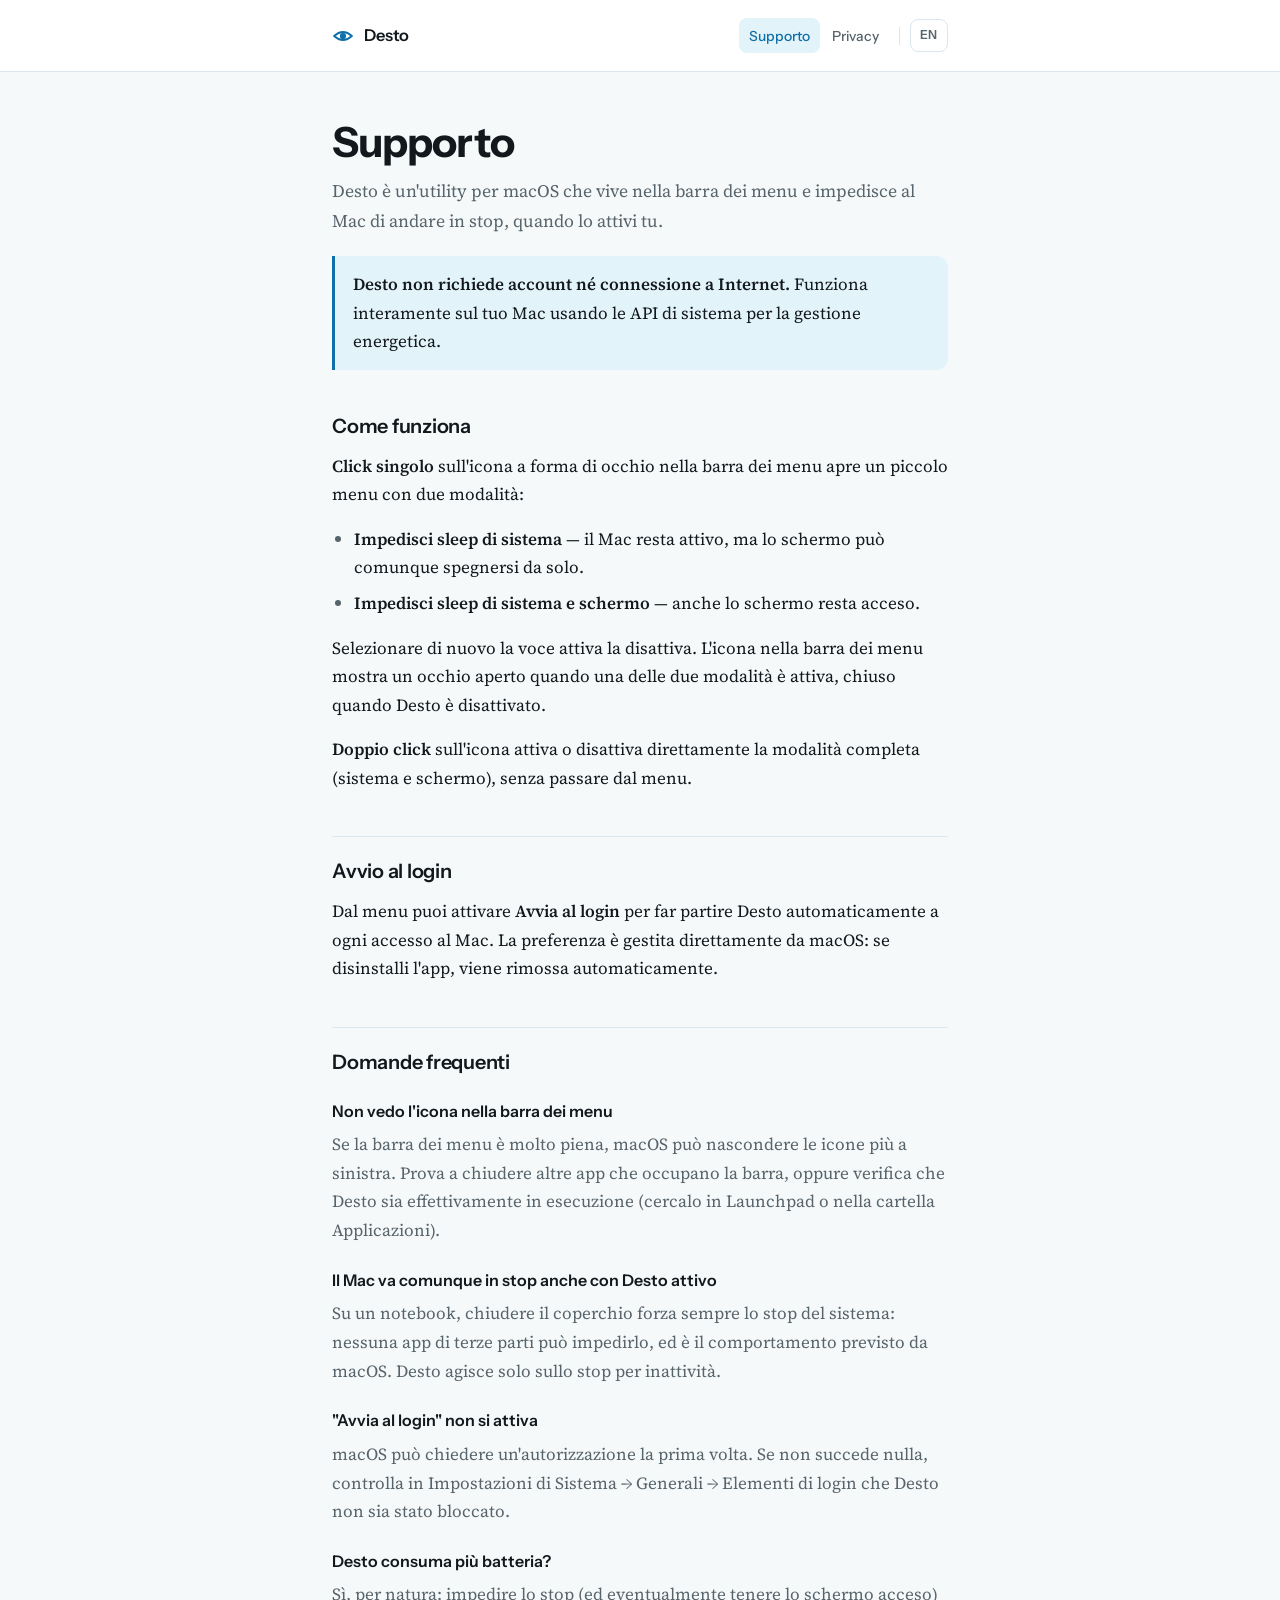
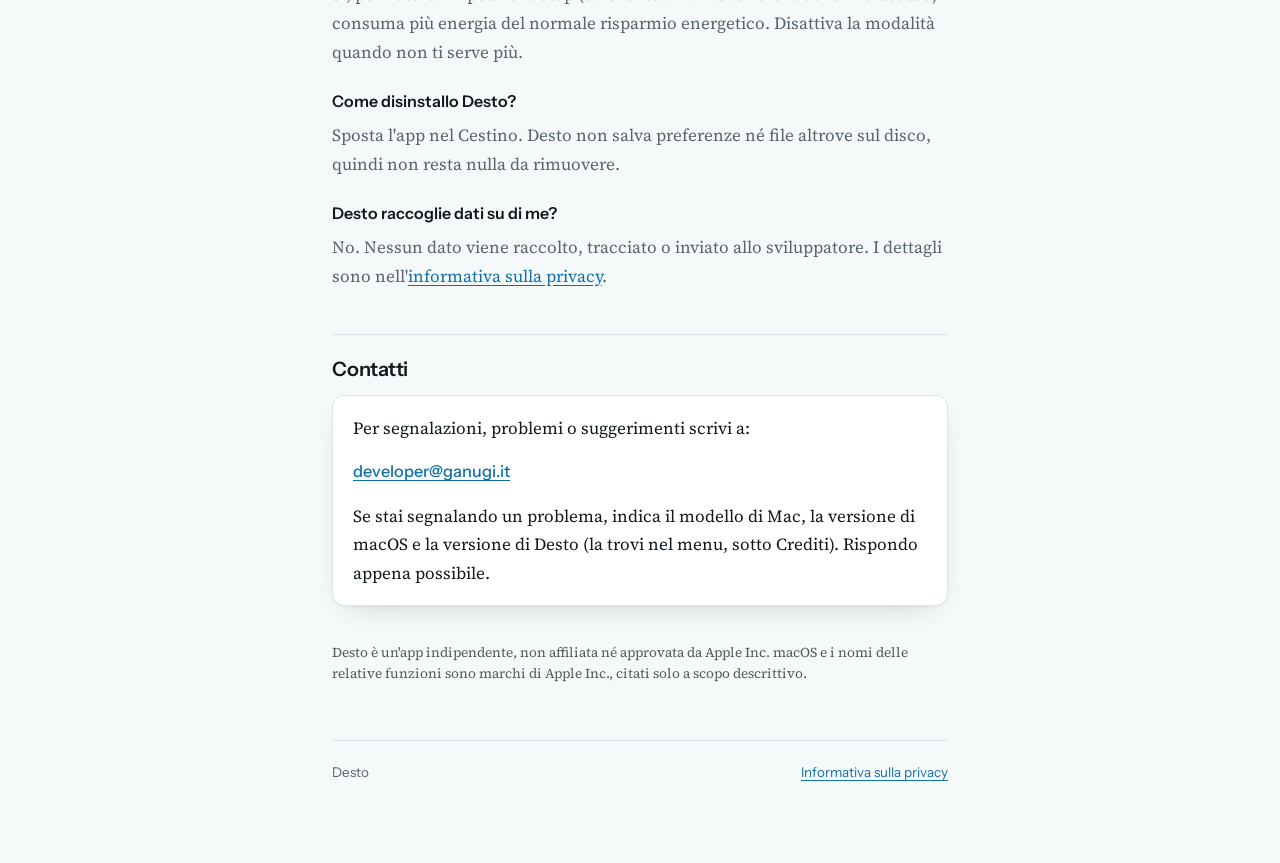
==== index.html @ 28b98d40 "Pagine di supporto e informativa sulla privacy di Desto" ====
<!doctype html>
<html lang="it">
<head>
<meta charset="utf-8">
<meta name="viewport" content="width=device-width, initial-scale=1">
<title>Supporto — Desto</title>
<meta name="description" content="Assistenza e domande frequenti su Desto, l'utility per macOS che impedisce lo sleep del Mac.">
<link rel="preconnect" href="https://fonts.googleapis.com">
<link rel="preconnect" href="https://fonts.gstatic.com" crossorigin>
<link rel="stylesheet" href="https://fonts.googleapis.com/css2?family=Instrument+Sans:wght@500;600;700&family=JetBrains+Mono:wght@400;500&family=Source+Serif+4:opsz,wght@8..60,400;8..60,600&display=swap">
<link rel="stylesheet" href="style.css">
<link rel="alternate" hreflang="it" href="https://icelyfire.github.io/desto-legal/">
<link rel="alternate" hreflang="en" href="https://icelyfire.github.io/desto-legal/en/">
<link rel="alternate" hreflang="x-default" href="https://icelyfire.github.io/desto-legal/">
</head>
<body>

<header class="site">
  <div class="site-inner">
    <a class="brand" href="index.html">
      <svg width="22" height="22" viewBox="0 0 22 22" aria-hidden="true">
        <g style="color: var(--accent)">
          <path d="M2,11 Q11,3 20,11 Q11,19 2,11 Z" fill="none" stroke="currentColor" stroke-width="1.8" stroke-linejoin="round"/>
          <circle cx="11" cy="11" r="3.1" fill="currentColor"/>
        </g>
      </svg>
      Desto
    </a>
    <nav class="site">
      <a href="index.html" aria-current="page">Supporto</a>
      <a href="privacy.html">Privacy</a>
      <span class="sep" aria-hidden="true"></span>
      <a class="lang" href="en/index.html" hreflang="en" lang="en" title="Read this page in English">EN</a>
    </nav>
  </div>
</header>

<main class="wrap">
  <h1>Supporto</h1>
  <p class="lede">Desto è un'utility per macOS che vive nella barra dei menu e impedisce al Mac di andare in stop, quando lo attivi tu.</p>

  <div class="note">
    <p><strong>Desto non richiede account né connessione a Internet.</strong> Funziona interamente sul tuo Mac usando le API di sistema per la gestione energetica.</p>
  </div>

  <h2>Come funziona</h2>
  <p><strong>Click singolo</strong> sull'icona a forma di occhio nella barra dei menu apre un piccolo menu con due modalità:</p>
  <ul>
    <li><strong>Impedisci sleep di sistema</strong> — il Mac resta attivo, ma lo schermo può comunque spegnersi da solo.</li>
    <li><strong>Impedisci sleep di sistema e schermo</strong> — anche lo schermo resta acceso.</li>
  </ul>
  <p>Selezionare di nuovo la voce attiva la disattiva. L'icona nella barra dei menu mostra un occhio aperto quando una delle due modalità è attiva, chiuso quando Desto è disattivato.</p>
  <p><strong>Doppio click</strong> sull'icona attiva o disattiva direttamente la modalità completa (sistema e schermo), senza passare dal menu.</p>

  <h2>Avvio al login</h2>
  <p>Dal menu puoi attivare <strong>Avvia al login</strong> per far partire Desto automaticamente a ogni accesso al Mac. La preferenza è gestita direttamente da macOS: se disinstalli l'app, viene rimossa automaticamente.</p>

  <h2>Domande frequenti</h2>

  <dl class="faq">
    <dt>Non vedo l'icona nella barra dei menu</dt>
    <dd>Se la barra dei menu è molto piena, macOS può nascondere le icone più a sinistra. Prova a chiudere altre app che occupano la barra, oppure verifica che Desto sia effettivamente in esecuzione (cercalo in Launchpad o nella cartella Applicazioni).</dd>

    <dt>Il Mac va comunque in stop anche con Desto attivo</dt>
    <dd>Su un notebook, chiudere il coperchio forza sempre lo stop del sistema: nessuna app di terze parti può impedirlo, ed è il comportamento previsto da macOS. Desto agisce solo sullo stop per inattività.</dd>

    <dt>"Avvia al login" non si attiva</dt>
    <dd>macOS può chiedere un'autorizzazione la prima volta. Se non succede nulla, controlla in Impostazioni di Sistema → Generali → Elementi di login che Desto non sia stato bloccato.</dd>

    <dt>Desto consuma più batteria?</dt>
    <dd>Sì, per natura: impedire lo stop (ed eventualmente tenere lo schermo acceso) consuma più energia del normale risparmio energetico. Disattiva la modalità quando non ti serve più.</dd>

    <dt>Come disinstallo Desto?</dt>
    <dd>Sposta l'app nel Cestino. Desto non salva preferenze né file altrove sul disco, quindi non resta nulla da rimuovere.</dd>

    <dt>Desto raccoglie dati su di me?</dt>
    <dd>No. Nessun dato viene raccolto, tracciato o inviato allo sviluppatore. I dettagli sono nell'<a href="privacy.html">informativa sulla privacy</a>.</dd>
  </dl>

  <h2>Contatti</h2>
  <div class="card">
    <p>Per segnalazioni, problemi o suggerimenti scrivi a:</p>
    <p class="contact"><a href="mailto:developer@ganugi.it">developer@ganugi.it</a></p>
    <p>Se stai segnalando un problema, indica il modello di Mac, la versione di macOS e la versione di Desto (la trovi nel menu, sotto Crediti). Rispondo appena possibile.</p>
  </div>

  <p class="disclaimer">Desto è un'app indipendente, non affiliata né approvata da Apple Inc. macOS e i nomi delle relative funzioni sono marchi di Apple Inc., citati solo a scopo descrittivo.</p>

  <footer class="site">
    <span>Desto</span>
    <span><a href="privacy.html">Informativa sulla privacy</a></span>
  </footer>
</main>

</body>
</html>
---- style.css ----
/* Desto — pagine legali e di supporto */

:root {
  --ground: #f6f9fa;
  --surface: #ffffff;
  --surface-2: #eaf3f8;
  --ink: #12181c;
  --ink-soft: #57646b;
  --line: #dbe7ec;
  --accent: #0f6fa8;
  --accent-soft: #e3f3fa;
  --radius: 12px;
  --shadow: 0 1px 2px rgba(18, 24, 28, .05), 0 10px 30px -18px rgba(18, 24, 28, .3);
}

@media (prefers-color-scheme: dark) {
  :root {
    --ground: #10161b;
    --surface: #172026;
    --surface-2: #1e2a31;
    --ink: #e8f1f5;
    --ink-soft: #93a6ae;
    --line: #263239;
    --accent: #6fd3f5;
    --accent-soft: #1c333c;
    --shadow: 0 1px 2px rgba(0, 0, 0, .4), 0 12px 32px -20px rgba(0, 0, 0, .8);
  }
}

* { box-sizing: border-box; }

html {
  -webkit-text-size-adjust: 100%;
  scroll-behavior: smooth;
}

body {
  margin: 0;
  background: var(--ground);
  color: var(--ink);
  font-family: "Source Serif 4", Georgia, "Times New Roman", serif;
  font-size: 17px;
  line-height: 1.68;
  -webkit-font-smoothing: antialiased;
}

.wrap {
  max-width: 680px;
  margin: 0 auto;
  padding: 0 clamp(18px, 5vw, 32px) 80px;
}

/* ---- intestazione ---- */

header.site {
  border-bottom: 1px solid var(--line);
  background: var(--surface);
  margin-bottom: clamp(28px, 6vw, 48px);
}

.site-inner {
  max-width: 680px;
  margin: 0 auto;
  padding: 18px clamp(18px, 5vw, 32px);
  display: flex;
  align-items: center;
  justify-content: space-between;
  gap: 16px;
  flex-wrap: wrap;
}

.brand {
  display: flex;
  align-items: center;
  gap: 10px;
  font-family: "Instrument Sans", system-ui, -apple-system, sans-serif;
  font-weight: 600;
  font-size: 1.02rem;
  letter-spacing: -.01em;
  color: var(--ink);
  text-decoration: none;
}

.brand svg { display: block; flex: none; }

nav.site {
  display: flex;
  align-items: center;
  gap: 2px;
}

nav.site a {
  font-family: "Instrument Sans", system-ui, sans-serif;
  font-size: .87rem;
  font-weight: 500;
  color: var(--ink-soft);
  text-decoration: none;
  padding: 6px 10px;
  border-radius: 8px;
}

nav.site a:hover { background: var(--surface-2); color: var(--ink); }
nav.site a[aria-current="page"] { color: var(--accent); background: var(--accent-soft); }
nav.site a:focus-visible,
.brand:focus-visible { outline: 2px solid var(--accent); outline-offset: 2px; }

nav.site .sep {
  width: 1px;
  height: 18px;
  background: var(--line);
  margin: 0 8px;
  flex: none;
}

nav.site a.lang {
  font-size: .78rem;
  font-weight: 600;
  letter-spacing: .06em;
  padding: 5px 9px;
  border: 1px solid var(--line);
}

nav.site a.lang:hover { border-color: var(--accent); color: var(--accent); background: transparent; }

/* ---- tipografia ---- */

h1 {
  font-family: "Instrument Sans", system-ui, sans-serif;
  font-weight: 700;
  font-size: clamp(1.9rem, 5.5vw, 2.6rem);
  line-height: 1.08;
  letter-spacing: -.022em;
  text-wrap: balance;
  margin: 0 0 12px;
}

h2 {
  font-family: "Instrument Sans", system-ui, sans-serif;
  font-weight: 600;
  font-size: 1.24rem;
  letter-spacing: -.012em;
  line-height: 1.3;
  margin: 44px 0 12px;
  padding-top: 22px;
  border-top: 1px solid var(--line);
}

h2:first-of-type { border-top: 0; padding-top: 0; }

h3 {
  font-family: "Instrument Sans", system-ui, sans-serif;
  font-weight: 600;
  font-size: 1rem;
  margin: 26px 0 8px;
}

p { margin: 0 0 16px; }

.lede {
  font-size: 1.1rem;
  color: var(--ink-soft);
  margin-bottom: 20px;
}

.updated {
  font-family: "Instrument Sans", system-ui, sans-serif;
  font-size: .82rem;
  color: var(--ink-soft);
  letter-spacing: .02em;
  margin-bottom: 36px;
}

a { color: var(--accent); text-underline-offset: 3px; }
a:focus-visible { outline: 2px solid var(--accent); outline-offset: 2px; border-radius: 3px; }

strong { font-weight: 600; }

ul, ol { margin: 0 0 16px; padding-left: 22px; }
li { margin-bottom: 7px; }
li::marker { color: var(--ink-soft); }

code {
  font-family: "JetBrains Mono", ui-monospace, SFMono-Regular, Menlo, monospace;
  font-size: .83em;
  background: var(--surface-2);
  border: 1px solid var(--line);
  border-radius: 5px;
  padding: .08em .38em;
  word-break: break-word;
}

/* ---- blocchi ---- */

.card {
  background: var(--surface);
  border: 1px solid var(--line);
  border-radius: var(--radius);
  padding: 18px 20px;
  box-shadow: var(--shadow);
  margin-bottom: 16px;
}

.card p:last-child, .card ul:last-child { margin-bottom: 0; }

.card h3 { margin-top: 0; }

.note {
  border-left: 3px solid var(--accent);
  background: var(--accent-soft);
  border-radius: 0 var(--radius) var(--radius) 0;
  padding: 14px 18px;
  margin-bottom: 20px;
}

.note p:last-child { margin-bottom: 0; }

/* elenco "non facciamo" */
ul.negatives { list-style: none; padding-left: 0; }
ul.negatives li {
  position: relative;
  padding-left: 26px;
  margin-bottom: 9px;
}
ul.negatives li::before {
  content: "";
  position: absolute;
  left: 3px;
  top: .58em;
  width: 11px;
  height: 2px;
  background: var(--accent);
  border-radius: 2px;
}

dl.faq { margin: 0; }
dl.faq dt {
  font-family: "Instrument Sans", system-ui, sans-serif;
  font-weight: 600;
  font-size: 1rem;
  margin-top: 22px;
}
dl.faq dd { margin: 6px 0 0; color: var(--ink-soft); }
dl.faq dd:first-of-type { margin-top: 6px; }

.contact {
  font-family: "Instrument Sans", system-ui, sans-serif;
  font-size: 1.02rem;
  font-weight: 500;
}

footer.site {
  margin-top: 56px;
  padding-top: 20px;
  border-top: 1px solid var(--line);
  font-family: "Instrument Sans", system-ui, sans-serif;
  font-size: .84rem;
  color: var(--ink-soft);
  display: flex;
  justify-content: space-between;
  gap: 12px;
  flex-wrap: wrap;
}

@media (prefers-reduced-motion: reduce) {
  html { scroll-behavior: auto; }
  * { transition: none !important; animation: none !important; }
}

p.disclaimer {
  margin: 2.2rem 0 0;
  font-size: 0.85rem;
  line-height: 1.55;
  opacity: 0.7;
}
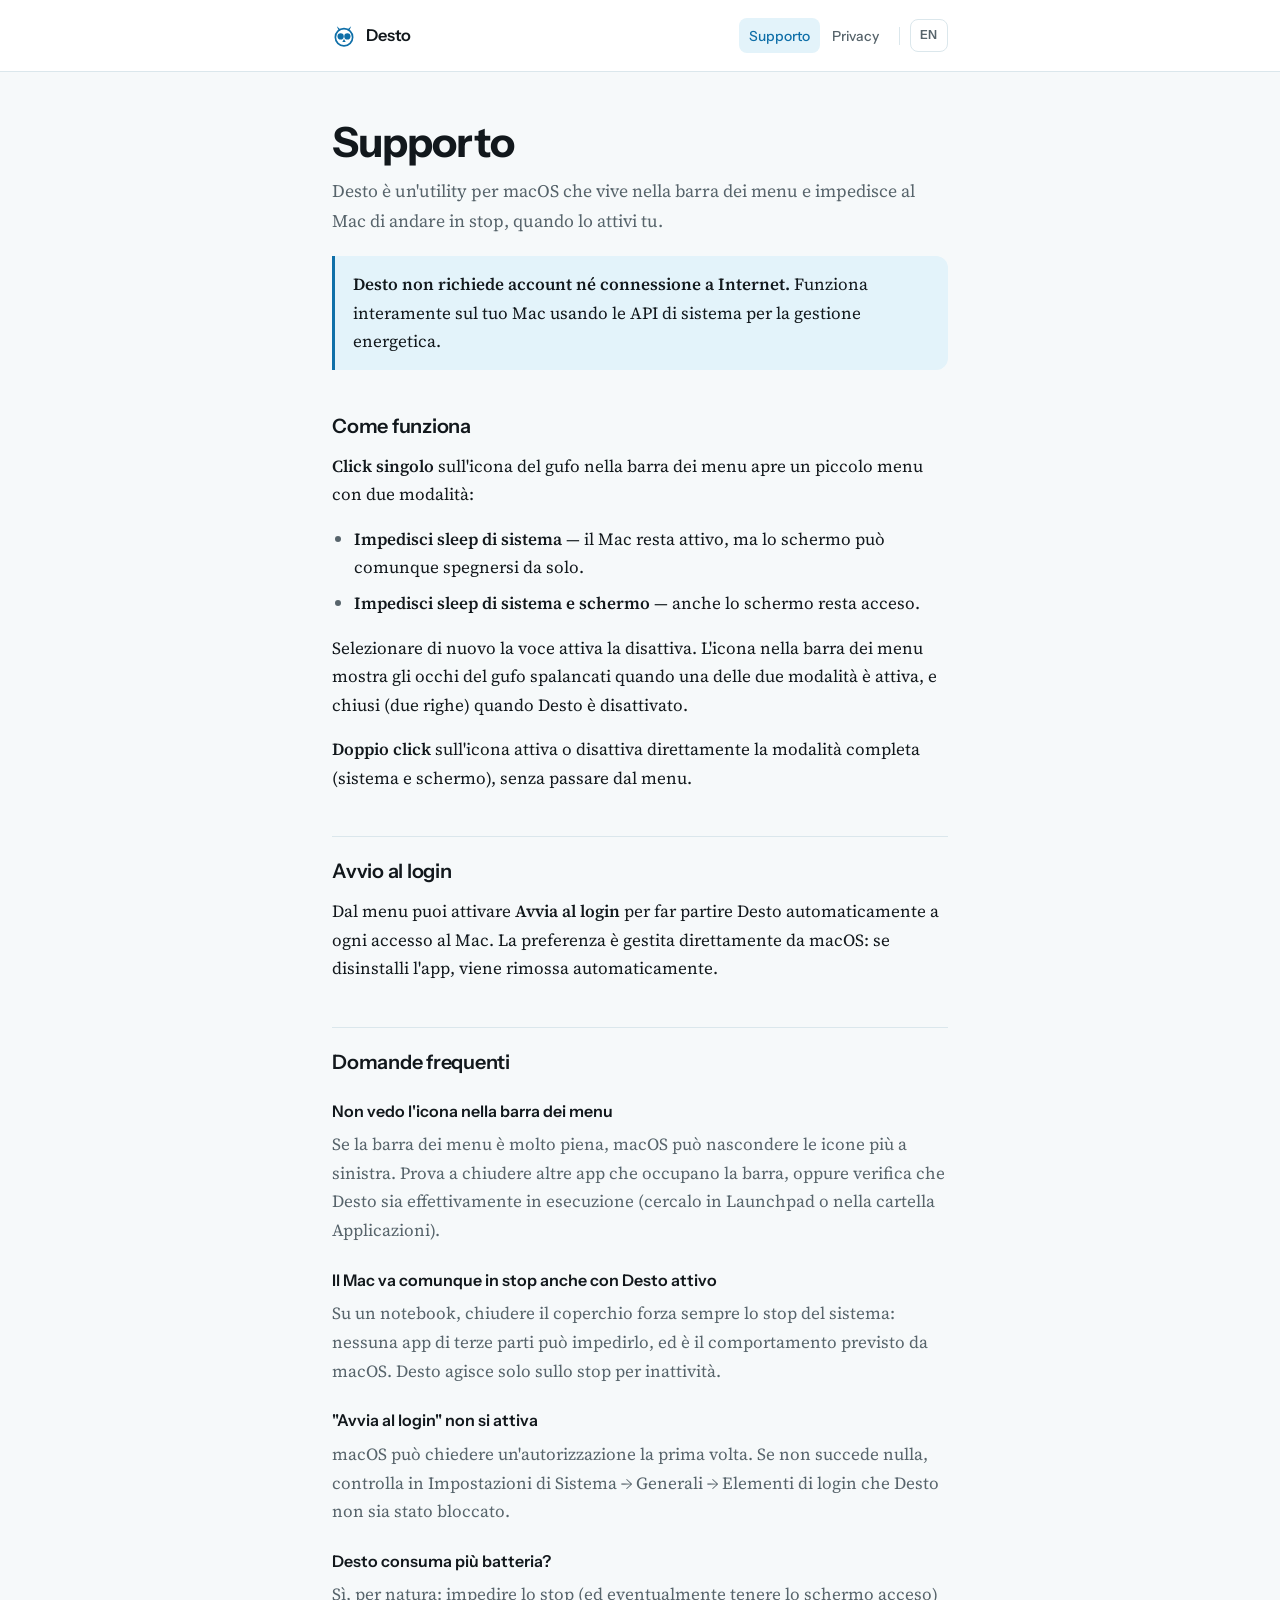
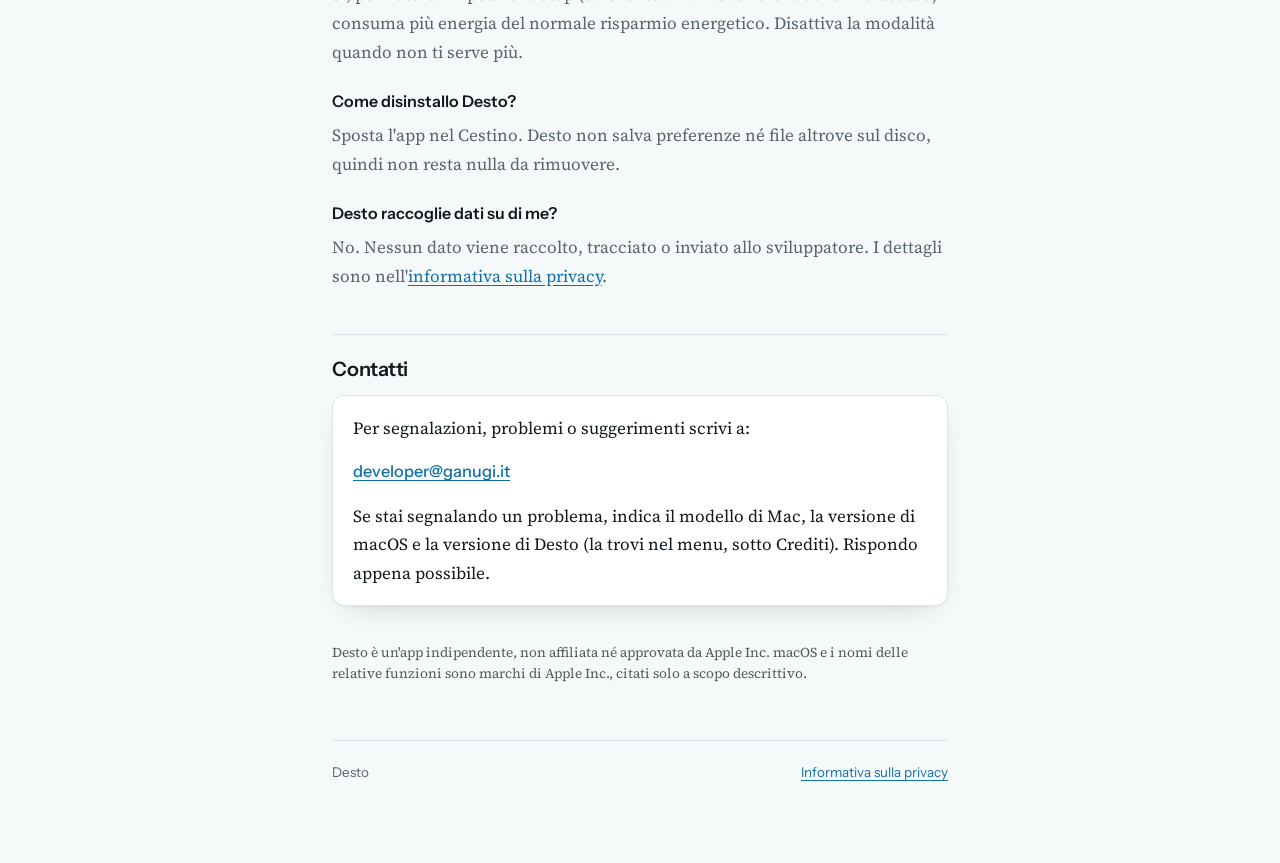
==== commit c48cce79: "Sostituisce l'icona a occhio con il gufo nel logo e nei testi" ====
--- a/index.html
+++ b/index.html
@@ -18,10 +18,14 @@
 <header class="site">
   <div class="site-inner">
     <a class="brand" href="index.html">
-      <svg width="22" height="22" viewBox="0 0 22 22" aria-hidden="true">
+      <svg width="24" height="22" viewBox="0 0 100 90" aria-hidden="true">
         <g style="color: var(--accent)">
-          <path d="M2,11 Q11,3 20,11 Q11,19 2,11 Z" fill="none" stroke="currentColor" stroke-width="1.8" stroke-linejoin="round"/>
-          <circle cx="11" cy="11" r="3.1" fill="currentColor"/>
+          <path d="M28,22 L20,4 L38,20 Z" fill="currentColor"/>
+          <path d="M72,22 L80,4 L62,20 Z" fill="currentColor"/>
+          <circle cx="50" cy="50" r="36" fill="none" stroke="currentColor" stroke-width="7"/>
+          <circle cx="36" cy="47" r="13" fill="currentColor"/>
+          <circle cx="64" cy="47" r="13" fill="currentColor"/>
+          <path d="M50,58 L43,70 L57,70 Z" fill="currentColor"/>
         </g>
       </svg>
       Desto
@@ -44,12 +48,12 @@
   </div>
 
   <h2>Come funziona</h2>
-  <p><strong>Click singolo</strong> sull'icona a forma di occhio nella barra dei menu apre un piccolo menu con due modalità:</p>
+  <p><strong>Click singolo</strong> sull'icona del gufo nella barra dei menu apre un piccolo menu con due modalità:</p>
   <ul>
     <li><strong>Impedisci sleep di sistema</strong> — il Mac resta attivo, ma lo schermo può comunque spegnersi da solo.</li>
     <li><strong>Impedisci sleep di sistema e schermo</strong> — anche lo schermo resta acceso.</li>
   </ul>
-  <p>Selezionare di nuovo la voce attiva la disattiva. L'icona nella barra dei menu mostra un occhio aperto quando una delle due modalità è attiva, chiuso quando Desto è disattivato.</p>
+  <p>Selezionare di nuovo la voce attiva la disattiva. L'icona nella barra dei menu mostra gli occhi del gufo spalancati quando una delle due modalità è attiva, e chiusi (due righe) quando Desto è disattivato.</p>
   <p><strong>Doppio click</strong> sull'icona attiva o disattiva direttamente la modalità completa (sistema e schermo), senza passare dal menu.</p>
 
   <h2>Avvio al login</h2>
